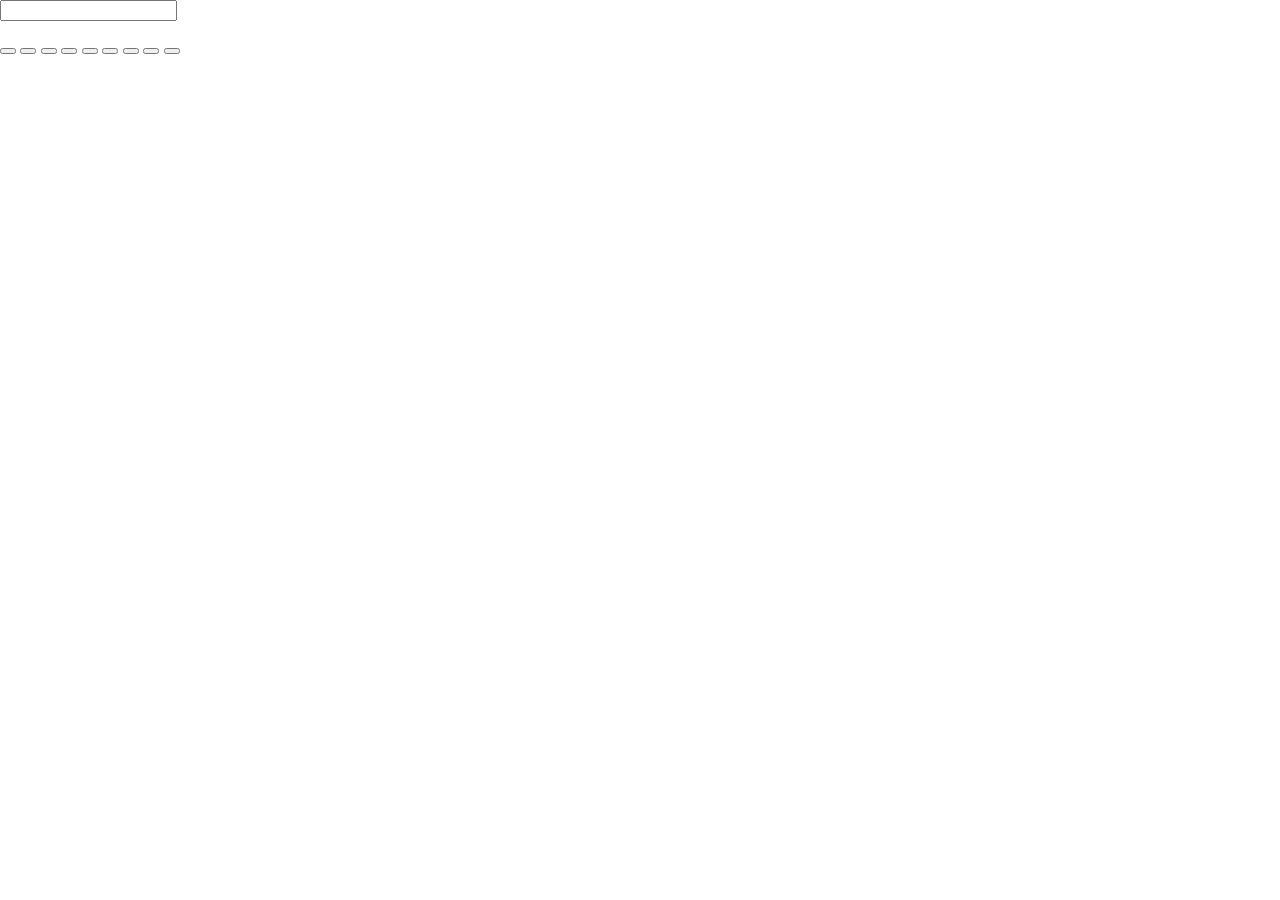
==== index.html @ 62cc8730 "Add operator grid UI structure Adds the initial HTML layout for operator search and grid placement, " ====
<!DOCTYPE html>
<html>
    <head>
         <link rel="stylesheet" href="styles.css">
    </head>

    <body>
        <header></header>
        <main>
            <div>
                <input type="text" id="search-bar">
                <ul id="suggested"></ul>
            </div>

            <div class="flex justify-center">
                <div class="box"></div>
                <div class="box"></div>
                <div class="box"></div>
                <div class="box"></div>
            </div>
            <div class="flex justify-center">
                <div>
                    <div class="box"></div>
                    <div class="box"></div>
                    <div class="box"></div>
                </div>
                <div class="grid">
                    <button class="box"></button>
                    <button class="box"></button>
                    <button class="box"></button>
                    <button class="box"></button>
                    <button class="box"></button>
                    <button class="box"></button>
                    <button class="box"></button>
                    <button class="box"></button>
                    <button class="box"></button>
                </div>
            </div>
        </main>

         <script src="script.js" type="module"></script>
    </body>
</html>
---- styles.css ----
* {
	box-sizing: border-box;
}

html,
body {
	margin: 0;
	font-family: Arial, Helvetica, sans-serif;
}
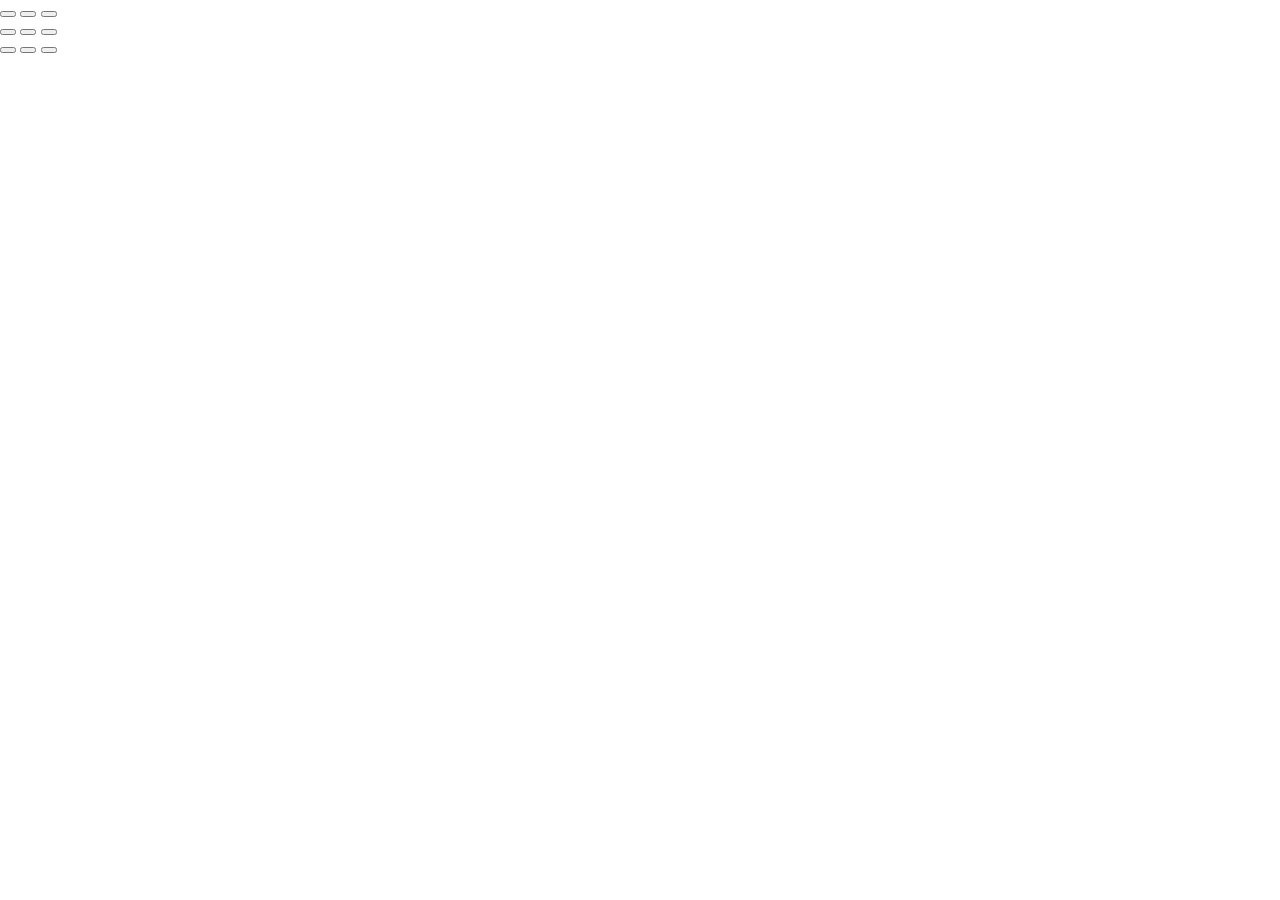
==== commit e4c54818: "Normalize operator assets and add categories Renames avatar files to operator IDs, adds newly availa" ====
--- a/index.html
+++ b/index.html
@@ -7,35 +7,23 @@
     <body>
         <header></header>
         <main>
-            <div>
-                <input type="text" id="search-bar">
-                <ul id="suggested"></ul>
-            </div>
-
-            <div class="flex justify-center">
-                <div class="box"></div>
-                <div class="box"></div>
-                <div class="box"></div>
-                <div class="box"></div>
-            </div>
-            <div class="flex justify-center">
-                <div>
                     <div class="box"></div>
+                    
                     <div class="box"></div>
-                    <div class="box"></div>
-                </div>
-                <div class="grid">
                     <button class="box"></button>
                     <button class="box"></button>
                     <button class="box"></button>
+                    
+                    <div class="box"></div>
                     <button class="box"></button>
                     <button class="box"></button>
                     <button class="box"></button>
+
+                    <div class="box"></div>
                     <button class="box"></button>
                     <button class="box"></button>
                     <button class="box"></button>
-                </div>
-            </div>
+
         </main>
 
          <script src="script.js" type="module"></script>
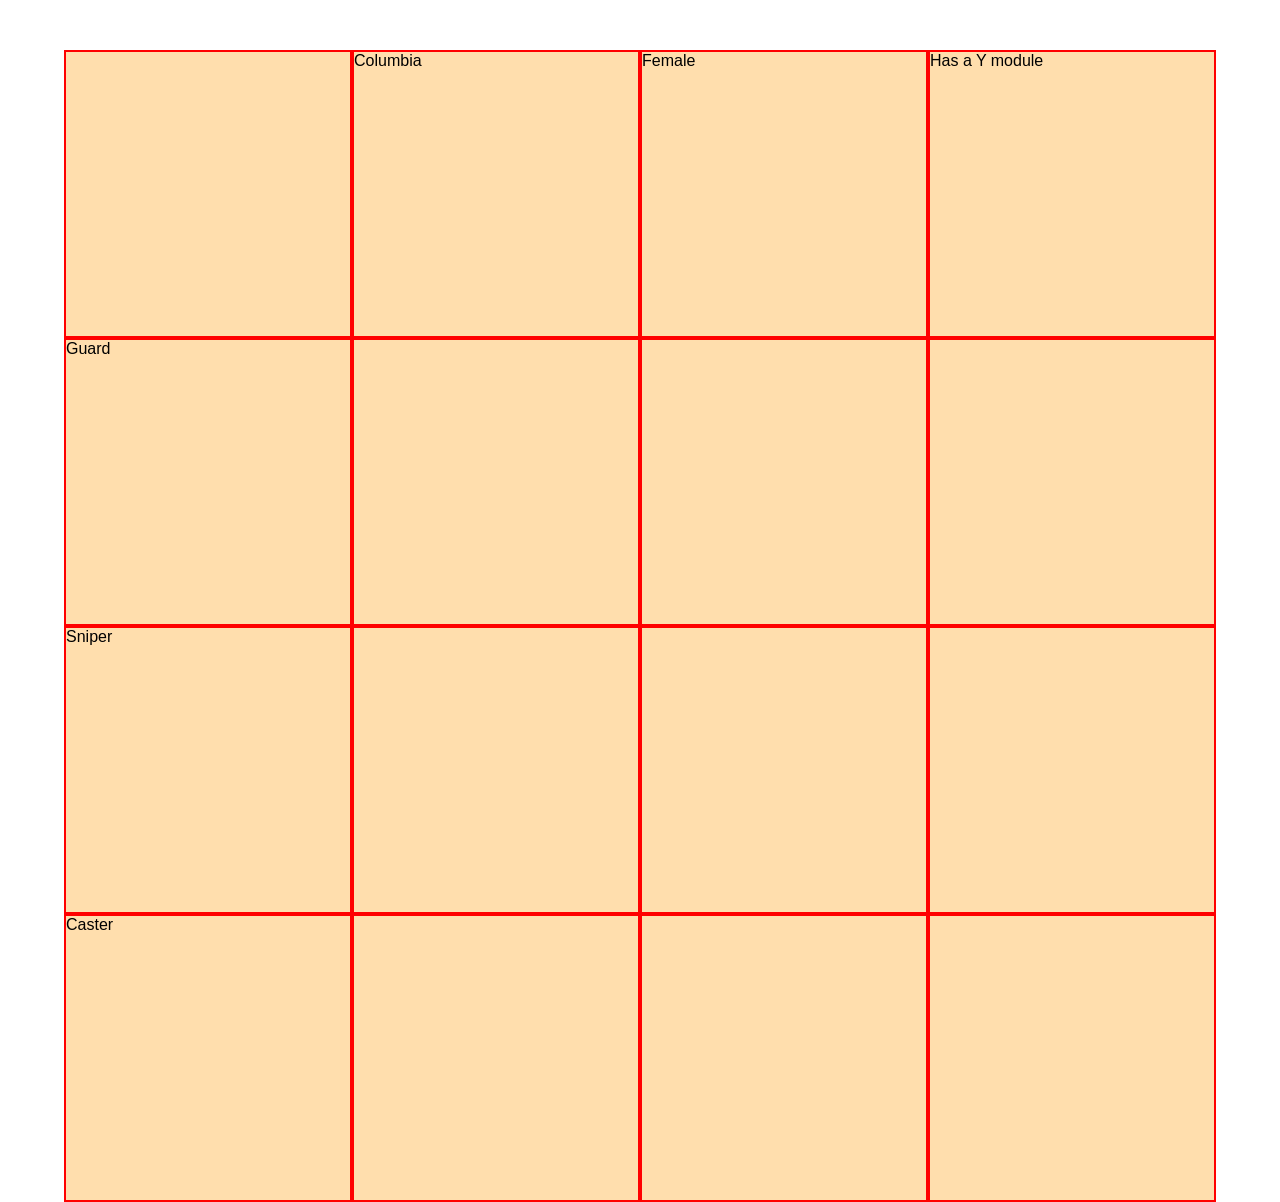
==== commit 7bca805b: "Add interactive operator grid game Builds the 3x3 category grid UI, adds responsive styling and oper" ====
--- a/index.html
+++ b/index.html
@@ -1,31 +1,38 @@
-<!DOCTYPE html>
+<!doctype html>
 <html>
     <head>
-         <link rel="stylesheet" href="styles.css">
+        <meta charset="UTF-8" />
+        <meta name="viewport" content="width=device-width, initial-scale=1.0" />
+
+        <link
+            rel="apple-touch-icon"
+            sizes="180x180"
+            href="images/favicon/apple-touch-icon.png"
+        />
+        <link
+            rel="icon"
+            type="image/png"
+            sizes="32x32"
+            href="images/favicon/favicon-32x32.png"
+        />
+        <link
+            rel="icon"
+            type="image/png"
+            sizes="16x16"
+            href="images/favicon/favicon-16x16.png"
+        />
+        <link rel="manifest" href="images/favicon/site.webmanifest" />
+        <link rel="stylesheet" href="css/styles.css" />
+
+        <script src="js/main.js" type="module"></script>
     </head>
 
     <body>
-        <header></header>
         <main>
-                    <div class="box"></div>
-                    
-                    <div class="box"></div>
-                    <button class="box"></button>
-                    <button class="box"></button>
-                    <button class="box"></button>
-                    
-                    <div class="box"></div>
-                    <button class="box"></button>
-                    <button class="box"></button>
-                    <button class="box"></button>
-
-                    <div class="box"></div>
-                    <button class="box"></button>
-                    <button class="box"></button>
-                    <button class="box"></button>
-
+            <div id="search-op" hidden>
+                <input type="text" />
+            </div>
+            <div id="grid-game"></div>
         </main>
-
-         <script src="script.js" type="module"></script>
     </body>
-</html>+</html>
--- a/css/styles.css
+++ b/css/styles.css
@@ -0,0 +1,42 @@
+* {
+    box-sizing: border-box;
+}
+
+html,
+body {
+    margin: 0;
+    font-family: Arial, Helvetica, sans-serif;
+}
+
+main {
+    width: 90%;
+    margin: 0 auto;
+}
+
+#grid-game {
+    margin-top: 50px;
+
+    display: grid;
+    grid-template-columns: repeat(4, 1fr);
+}
+
+.box {
+    width: auto;
+    aspect-ratio: 1/1;
+    background-color: navajowhite;
+    border: 2px red solid;
+}
+
+.cell:hover:not(.active) {
+    background-color: rgb(255, 242, 222);
+}
+.active {
+    background-color: blue;
+}
+
+#search-op > input {
+    width: 90%;
+    height: 30px;
+    position: fixed;
+    top: 10px;
+}
